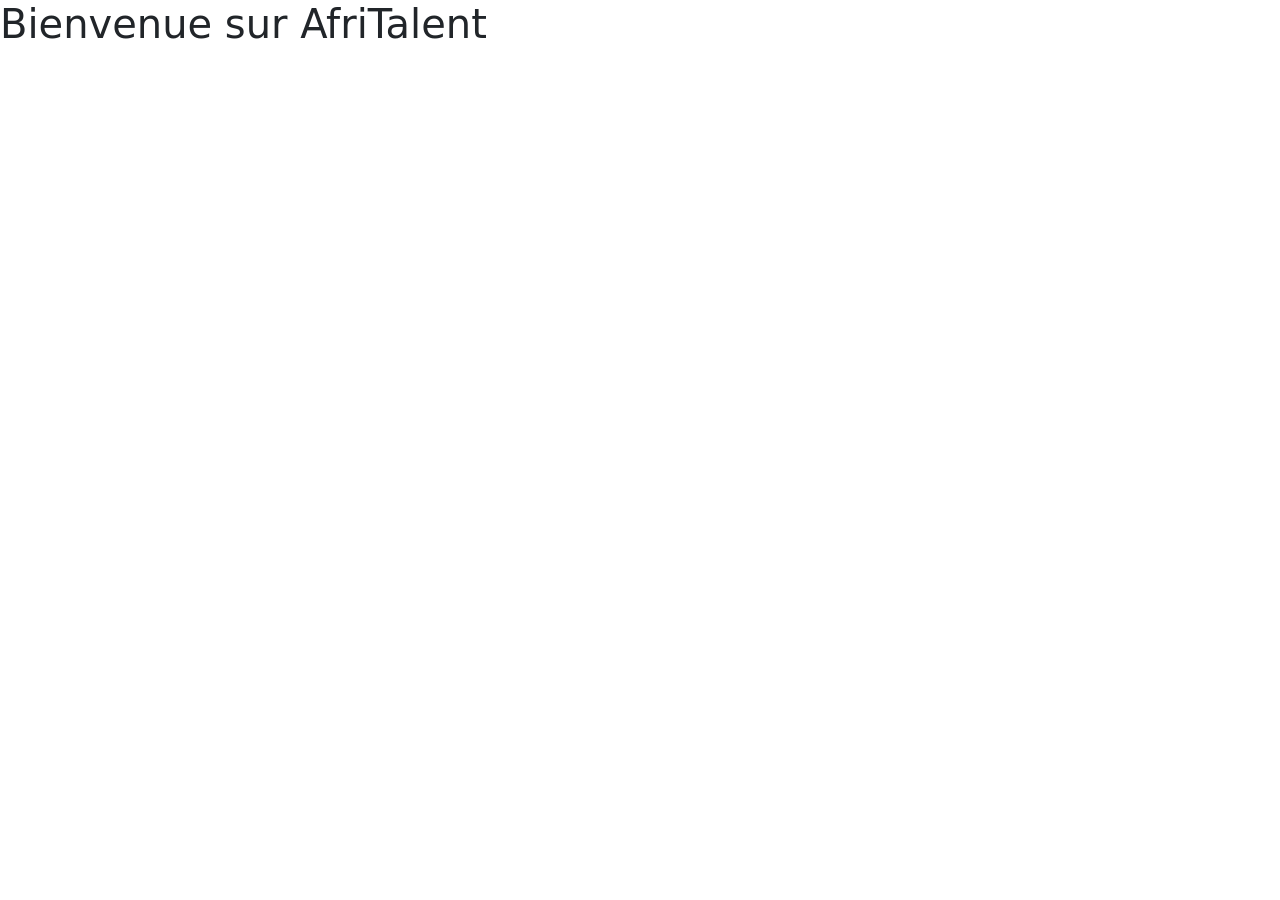
==== about.html @ c21ba0a9 "Init création du dépôt, arborescence des fichiers et structure HTML de base" ====
<!DOCTYPE html>
<html lang="fr">
<head>
    <meta charset="UTF-8">
    <meta name="viewport" content="width=device-width, initial-scale=1.0">
    <title>AfriTalent - Plateforme Freelance</title>
    <link href="https://cdn.jsdelivr.net/npm/bootstrap@5.3.0/dist/css/bootstrap.min.css" rel="stylesheet">
</head>
<body>
    <h1>Bienvenue sur AfriTalent</h1>
    <script src="https://cdn.jsdelivr.net/npm/bootstrap@5.3.0/dist/js/bootstrap.bundle.min.js"></script>
</body>
</html>
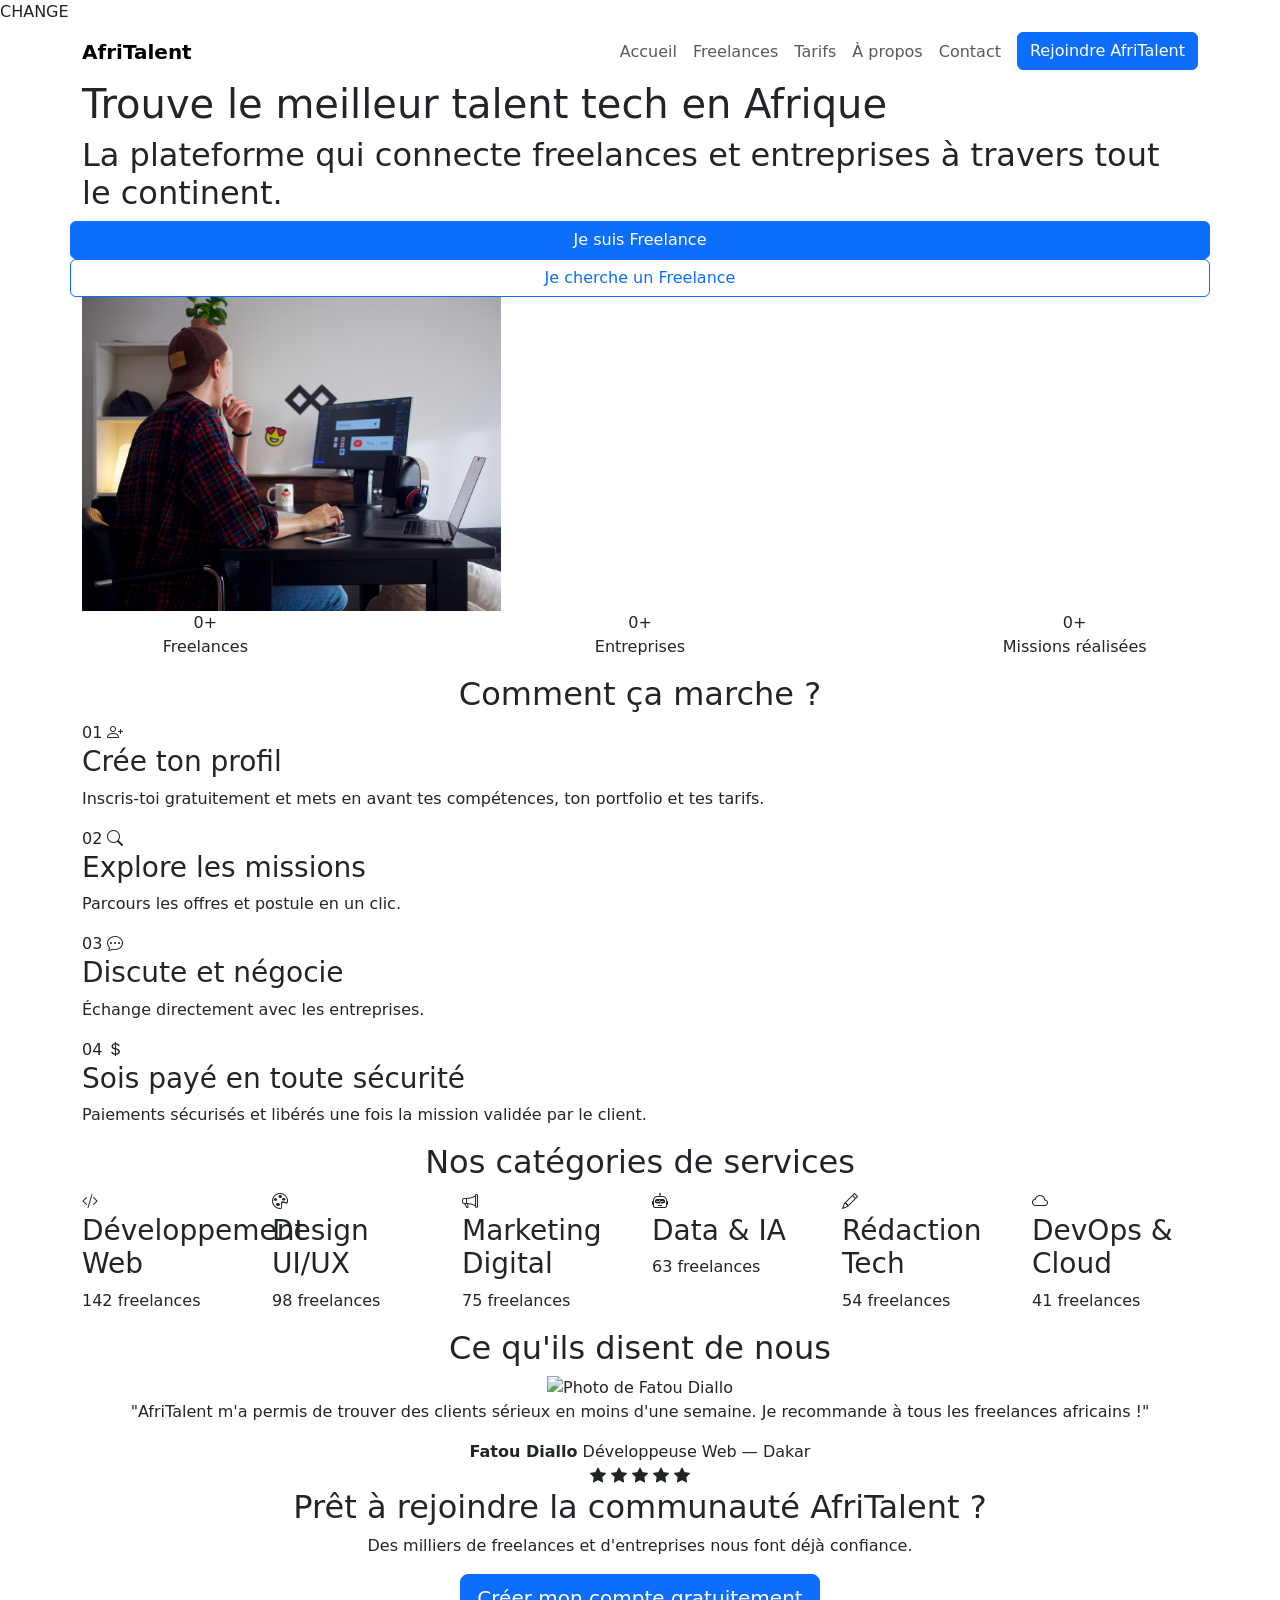
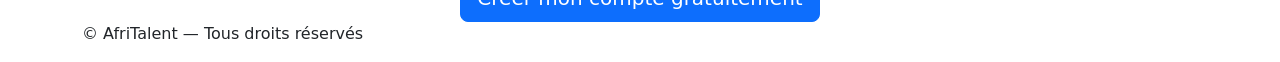
==== commit 41f5d9fb: "Contenu textuel des 5 pages, balises sémantiques et navbar" ====
--- a/about.html
+++ b/about.html
@@ -1,13 +1,295 @@
 <!DOCTYPE html>
 <html lang="fr">
+
 <head>
-    <meta charset="UTF-8">
-    <meta name="viewport" content="width=device-width, initial-scale=1.0">
-    <title>AfriTalent - Plateforme Freelance</title>
-    <link href="https://cdn.jsdelivr.net/npm/bootstrap@5.3.0/dist/css/bootstrap.min.css" rel="stylesheet">
+  <meta charset="UTF-8">
+  <meta name="viewport" content="width=device-width, initial-scale=1.0">
+  <title>AfriTalent – Plateforme de freelances tech en Afrique</title> CHANGE
+
+  <!-- Bootstrap 5 CSS (via CDN) -->
+  <link
+    href="https://cdn.jsdelivr.net/npm/bootstrap@5.3.3/dist/css/bootstrap.min.css"
+    rel="stylesheet"
+  >
+
+  <!-- Bootstrap Icons (icônes) -->
+  <link
+    href="https://cdn.jsdelivr.net/npm/bootstrap-icons@1.11.3/font/bootstrap-icons.css"
+    rel="stylesheet"
+  >
+
+  <!-- Ton propre fichier CSS (vide pour l'instant) -->
+  <link rel="stylesheet" href="css/style.css">
 </head>
+
 <body>
-    <h1>Bienvenue sur AfriTalent</h1>
-    <script src="https://cdn.jsdelivr.net/npm/bootstrap@5.3.0/dist/js/bootstrap.bundle.min.js"></script>
+
+  <!-- NAVIGATION -->
+  <header>
+    <nav class="navbar navbar-expand-lg">
+      <div class="container">
+
+        <!-- Logo -->
+        <a class="navbar-brand fw-bold" href="index.html">AfriTalent</a>
+
+        <!-- Bouton hamburger (mobile) -->
+        <button class="navbar-toggler" type="button"
+          data-bs-toggle="collapse"
+          data-bs-target="#menuNav">
+          <span class="navbar-toggler-icon"></span>
+        </button>
+
+        <!-- Liens de navigation -->
+        <div class="collapse navbar-collapse" id="menuNav">
+          <ul class="navbar-nav ms-auto">
+            <li class="nav-item">
+              <a class="nav-link" href="index.html">Accueil</a>
+            </li>
+            <li class="nav-item">
+              <a class="nav-link" href="freelances.html">Freelances</a>
+            </li>
+            <li class="nav-item">
+              <a class="nav-link" href="tarifs.html">Tarifs</a>
+            </li>
+            <li class="nav-item">
+              <a class="nav-link" href="about.html">À propos</a>
+            </li>
+            <li class="nav-item">
+              <a class="nav-link" href="contact.html">Contact</a>
+            </li>
+            <!-- Bouton CTA -->
+            <li class="nav-item">
+              <a class="btn btn-primary ms-2" href="#">Rejoindre AfriTalent</a>
+            </li>
+          </ul>
+        </div>
+
+      </div>
+    </nav>
+  </header>
+
+  <!-- CONTENU PRINCIPAL -->
+    <main>
+
+      <!-- Ici tu écriras la page À propos -->
+      <!-- Histoire, Équipe, Valeurs, Chiffres clés -->
+       <section id="hero">
+        <div class="container">
+          <div class="row align-items-center"
+
+           <div class="col-lg-6">
+            <h1>Trouve le meilleur talent tech en Afrique</h1>
+            <h2>La plateforme qui connecte freelances et entreprises à travers tout le continent.</h2>
+            <a href="freelances.html" class="btn btn-primary">Je suis Freelance</a>
+            <a href="freelances.html" class="btn btn-outline-primary">Je cherche un Freelance</a>
+         </div>
+         <div class="col-lg-6">
+           <img src="images/hero.jpg" class="img-fluid w-75" alt="Freelance africain travaillant sur son ordinateur">
+      
+         </div>
+
+        </div>
+
+        <div class="row" id="stats">
+        <div class="col-4 text-center">
+          <span class="counter" data-target="2500">0</span><span>+</span>
+          <p>Freelances</p>
+        </div>
+        <div class="col-4 text-center">
+          <span class="counter" data-target="800">0</span><span>+</span>
+          <p>Entreprises</p>
+        </div>
+        <div class="col-4 text-center">
+          <span class="counter" data-target="12000">0</span><span>+</span>
+          <p>Missions réalisées</p>
+        </div>
+      </div>
+    </div>
+  </section>
+
+  <section id="comment-ca-marche">
+    <div class="container">
+      <h2 class="text-center">Comment ça marche ?</h2>
+      <div class="bento-grid">
+
+        <div class="bento-card bento-large">
+          <span class="etape-num">01</span>
+          <i class="bi bi-person-plus"></i>
+          <h3>Crée ton profil</h3>
+          <p>Inscris-toi gratuitement et mets en avant tes compétences, ton portfolio et tes tarifs.</p>
+        </div>
+
+        <div class="bento-card">
+          <span class="etape-num">02</span>
+          <i class="bi bi-search"></i>
+          <h3>Explore les missions</h3>
+          <p>Parcours les offres et postule en un clic.</p>
+        </div>
+        <div class="bento-card">
+          <span class="etape-num">03</span>
+          <i class="bi bi-chat-dots"></i>
+          <h3>Discute et négocie</h3>
+          <p>Échange directement avec les entreprises.</p>
+        </div>
+
+        <div class="bento-card bento-wide">
+          <span class="etape-num">04</span>
+          <i class="bi bi-currency-dollar"></i>
+          <h3>Sois payé en toute sécurité</h3>
+          <p>Paiements sécurisés et libérés une fois la mission validée par le client.</p>
+        </div>
+
+      </div>
+    </div>
+  </section>
+  <section id="categories">
+    <div class="container">
+      <h2 class="text-center">Nos catégories de services</h2>
+      <div class="row">
+
+        <div class="col-lg-2 col-md-4 col-6">
+          <div class="categorie-card">
+            <i class="bi bi-code-slash"></i>
+            <h3>Développement Web</h3>
+            <p>142 freelances</p>
+          </div>
+        </div>
+
+        <div class="col-lg-2 col-md-4 col-6">
+          <div class="categorie-card">
+            <i class="bi bi-palette"></i>
+            <h3>Design UI/UX</h3>
+            <p>98 freelances</p>
+          </div>
+        </div>
+        <div class="col-lg-2 col-md-4 col-6">
+          <div class="categorie-card">
+            <i class="bi bi-megaphone"></i>
+            <h3>Marketing Digital</h3>
+            <p>75 freelances</p>
+          </div>
+        </div>
+
+        <div class="col-lg-2 col-md-4 col-6">
+          <div class="categorie-card">
+            <i class="bi bi-robot"></i>
+            <h3>Data & IA</h3>
+            <p>63 freelances</p>
+          </div>
+        </div>
+
+        <div class="col-lg-2 col-md-4 col-6">
+          <div class="categorie-card">
+            <i class="bi bi-pencil"></i>
+            <h3>Rédaction Tech</h3>
+            <p>54 freelances</p>
+          </div>
+        </div>
+        <div class="col-lg-2 col-md-4 col-6">
+          <div class="categorie-card">
+            <i class="bi bi-cloud"></i>
+            <h3>DevOps & Cloud</h3>
+            <p>41 freelances</p>
+          </div>
+        </div>
+
+      </div>
+    </div>
+  </section>
+
+   <section id="temoignages">
+    <div class="container">
+      <h2 class="text-center">Ce qu'ils disent de nous</h2>
+
+       <div id="carouselTemoignages" class="carousel slide">
+        <div class="carousel-inner">
+          <div class="carousel-item active">
+            <div class="temoignage-card text-center">
+              <img src="images/avatar1.jpg" alt="Photo de Fatou Diallo" class="avatar">
+              <p>"AfriTalent m'a permis de trouver des clients sérieux en moins d'une semaine. Je recommande à tous les freelances africains !"</p>
+              <strong>Fatou Diallo</strong>
+              <span>Développeuse Web — Dakar</span>
+              <div class="etoiles">
+                <i class="bi bi-star-fill"></i>
+                <i class="bi bi-star-fill"></i>
+                <i class="bi bi-star-fill"></i>
+                <i class="bi bi-star-fill"></i>
+                <i class="bi bi-star-fill"></i>
+              </div>
+            </div>
+          </div>
+
+          <div class="carousel-item">
+            <div class="temoignage-card text-center">
+              <img src="images/avatar2.jpg" alt="Photo de Kofi Mensah" class="avatar">
+              <p>"En tant qu'entreprise, nous avons trouvé des talents exceptionnels très rapidement. La qualité des profils est impressionnante."</p>
+              <strong>Kofi Mensah</strong>
+              <span>CEO TechGhana — Accra</span>
+              <div class="etoiles">
+                <i class="bi bi-star-fill"></i>
+                <i class="bi bi-star-fill"></i>
+                <i class="bi bi-star-fill"></i>
+                <i class="bi bi-star-fill"></i>
+                <i class="bi bi-star-half"></i>
+              </div>
+            </div>
+          </div>
+
+          <div class="carousel-item">
+            <div class="temoignage-card text-center">
+              <img src="images/avatar3.jpg" alt="Photo de Amina Traoré" class="avatar">
+              <p>"La plateforme est intuitive et le support est réactif. J'ai doublé mon chiffre d'affaires en 3 mois grâce à AfriTalent."</p>
+              <strong>Amina Traoré</strong>
+              <span>Designer UI/UX — Abidjan</span>
+              <div class="etoiles">
+                <i class="bi bi-star-fill"></i>
+                <i class="bi bi-star-fill"></i>
+                <i class="bi bi-star-fill"></i>
+                <i class="bi bi-star-fill"></i>
+                <i class="bi bi-star-fill"></i>
+              </div>
+            </div>
+          </div>
+
+        </div>
+
+        <button class="carousel-control-prev" type="button" data-bs-target="#carouselTemoignages" data-bs-slide="prev">
+          <span class="carousel-control-prev-icon" aria-hidden="true"></span>
+          <span class="visually-hidden">Précédent</span>
+        </button>
+        <button class="carousel-control-next" type="button" data-bs-target="#carouselTemoignages" data-bs-slide="next">
+          <span class="carousel-control-next-icon" aria-hidden="true"></span>
+          <span class="visually-hidden">Suivant</span>
+        </button>
+      </div>
+
+    </div>
+  </section>
+
+  <section id="cta">
+    <div class="container text-center">
+      <h2>Prêt à rejoindre la communauté AfriTalent ?</h2>
+      <p>Des milliers de freelances et d'entreprises nous font déjà confiance.</p>
+      <a href="#" class="btn btn-primary btn-lg">Créer mon compte gratuitement</a>
+    </div>
+  </section>
+
+</main>
+    
+  <!-- PIED DE PAGE -->
+  <footer>
+    <div class="container">
+      <p>&copy; AfriTalent — Tous droits réservés</p>
+    </div>
+  </footer>
+
+  <!-- Bootstrap 5 JavaScript (via CDN) -->
+  <script
+    src="https://cdn.jsdelivr.net/npm/bootstrap@5.3.3/dist/js/bootstrap.bundle.min.js"
+  ></script>
+
+  <!-- Ton propre fichier JavaScript (vide pour l'instant) -->
+  <script src="js/main.js"></script>
+
 </body>
 </html>
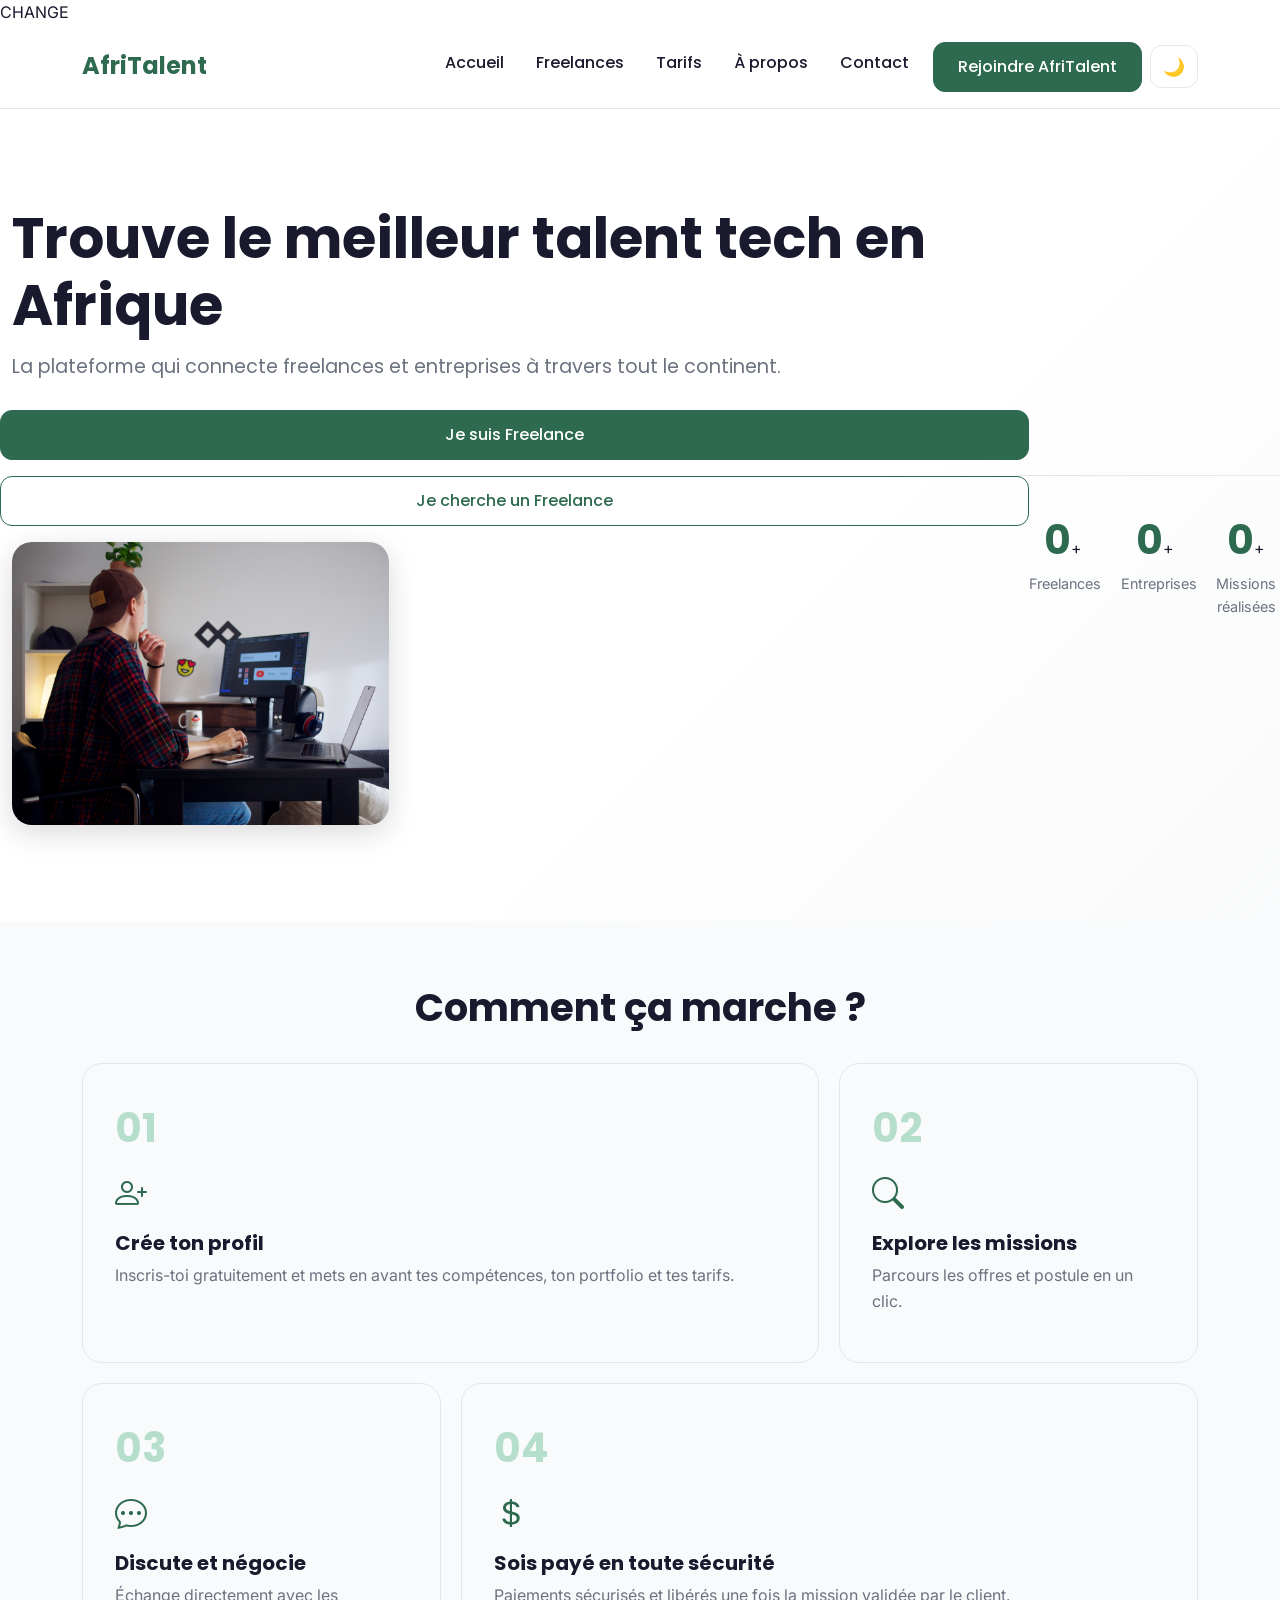
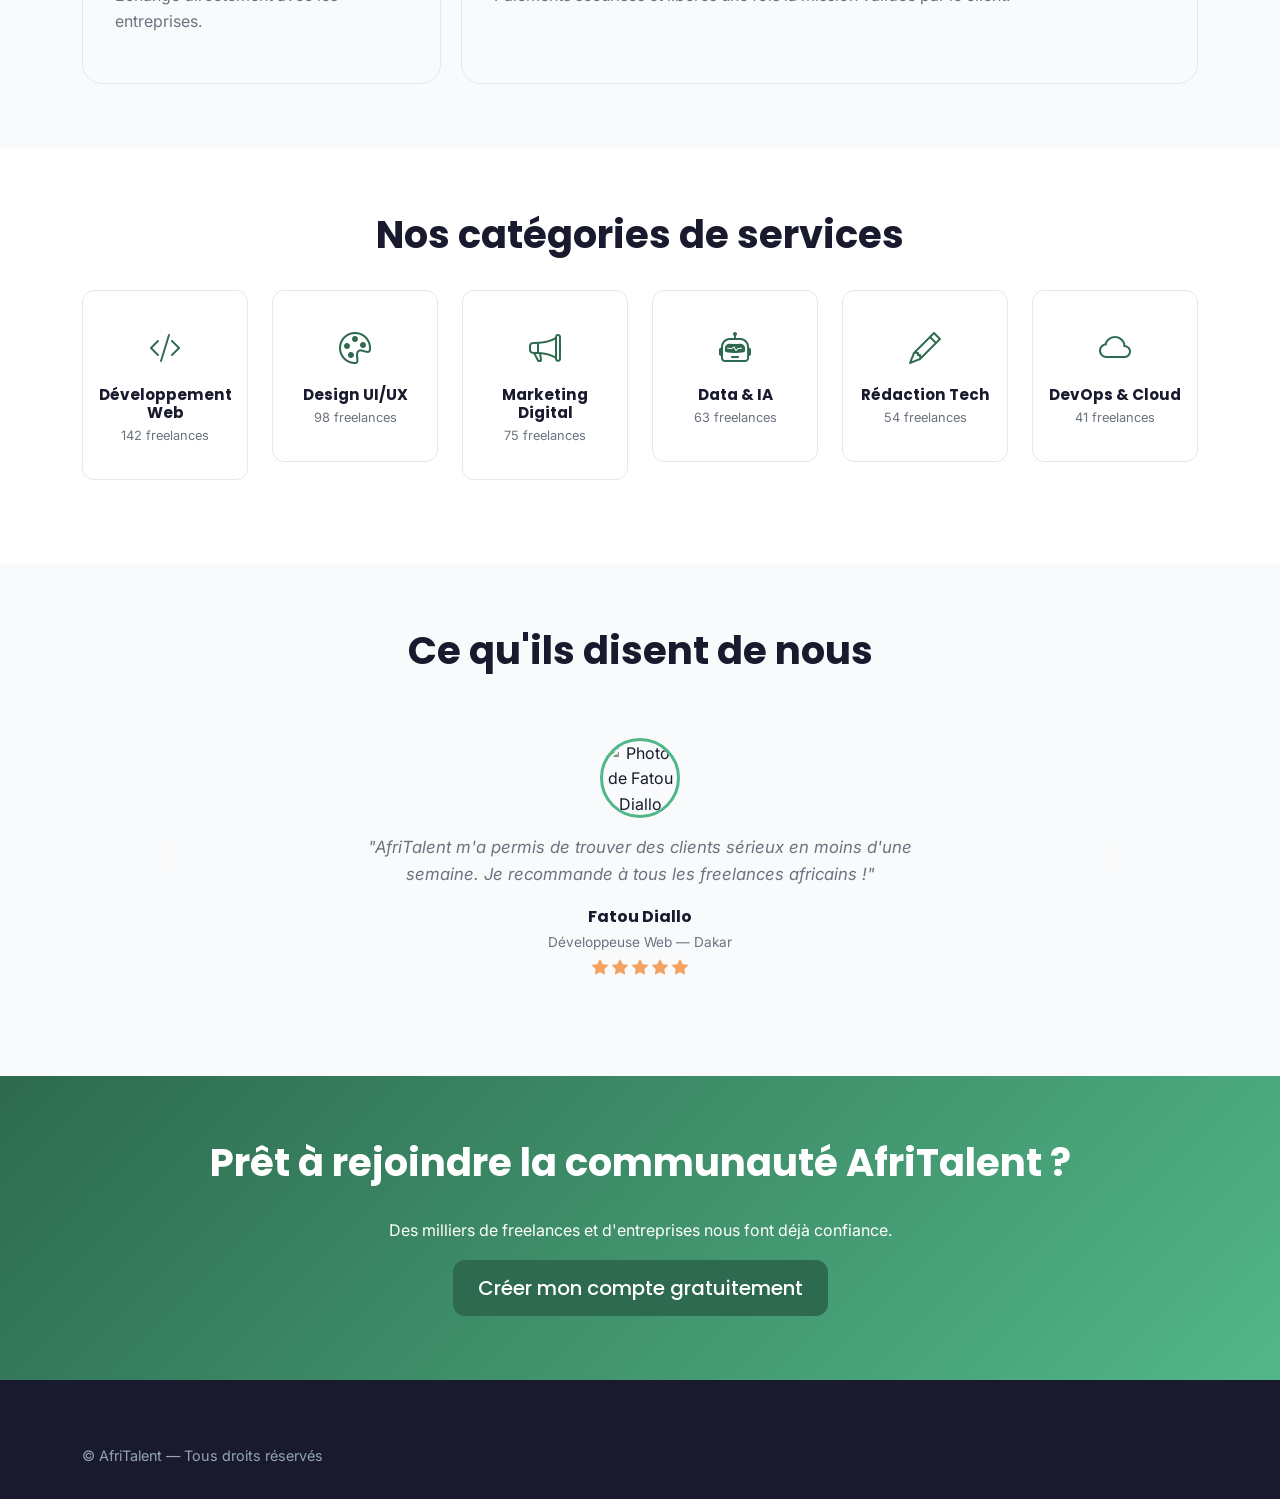
==== commit 9b6ec171: "Mise en page globale, design responsive avec Bootstrap et CSS personnalisé" ====
--- a/about.html
+++ b/about.html
@@ -62,6 +62,8 @@
               <a class="btn btn-primary ms-2" href="#">Rejoindre AfriTalent</a>
             </li>
           </ul>
+          <!-- Bouton Dark Mode -->
+<button id="btn-dark-mode" aria-label="Activer le mode sombre">🌙</button>
         </div>
 
       </div>
@@ -290,6 +292,10 @@
 
   <!-- Ton propre fichier JavaScript (vide pour l'instant) -->
   <script src="js/main.js"></script>
+<!-- Bouton retour en haut -->
+<button id="btn-top" aria-label="Retour en haut de la page">
+  <i class="bi bi-arrow-up"></i>
+</button>
 
 </body>
 </html>
--- a/css/style.css
+++ b/css/style.css
@@ -0,0 +1,825 @@
+/* =============================================
+   AFRITALENT — style.css
+   Commit 3 : Variables, typographie, layout de base
+   ============================================= */
+
+/* ===== IMPORT GOOGLE FONTS ===== */
+@import url('https://fonts.googleapis.com/css2?family=Poppins:wght@400;500;600;700&family=Inter:wght@400;500&display=swap');
+
+/* ===== VARIABLES CSS ===== */
+:root {
+  /* Couleurs principales */
+  --couleur-primaire:     #2D6A4F;
+  --couleur-secondaire:   #52B788;
+  --couleur-accent:       #F4A261;
+  --couleur-texte:        #1A1A2E;
+  --couleur-texte-clair:  #6B7280;
+  --couleur-fond:         #FFFFFF;
+  --couleur-fond-clair:   #F9FAFB;
+  --couleur-bordure:      #E5E7EB;
+
+  /* Typographie */
+  --police-titre: 'Poppins', sans-serif;
+  --police-corps: 'Inter', sans-serif;
+
+  /* Espacements */
+  --espace-xs:  0.5rem;
+  --espace-sm:  1rem;
+  --espace-md:  2rem;
+  --espace-lg:  4rem;
+  --espace-xl:  6rem;
+
+  /* Bordures */
+  --rayon:      12px;
+  --rayon-lg:   20px;
+
+  /* Ombres */
+  --ombre:      0 4px 20px rgba(0, 0, 0, 0.08);
+  --ombre-hover: 0 8px 30px rgba(0, 0, 0, 0.15);
+}
+
+/* ===== DARK MODE ===== */
+body.dark-mode {
+  --couleur-fond:        #0F172A;
+  --couleur-fond-clair:  #1E293B;
+  --couleur-texte:       #F1F5F9;
+  --couleur-texte-clair: #94A3B8;
+  --couleur-bordure:     #334155;
+}
+
+/* ===== RESET CSS ===== */
+* {
+  margin: 0;
+  padding: 0;
+  box-sizing: border-box;
+}
+
+html {
+  scroll-behavior: smooth;
+}
+
+body {
+  font-family: var(--police-corps);
+  color: var(--couleur-texte);
+  background-color: var(--couleur-fond);
+  line-height: 1.6;
+  transition: background-color 0.3s, color 0.3s;
+}
+
+img {
+  max-width: 100%;
+  height: auto;
+  display: block;
+}
+
+a {
+  text-decoration: none;
+  color: inherit;
+}
+
+ul {
+  list-style: none;
+  padding: 0;
+}
+
+/* ===== TYPOGRAPHIE ===== */
+h1, h2, h3, h4 {
+  font-family: var(--police-titre);
+  font-weight: 700;
+  line-height: 1.2;
+  color: var(--couleur-texte);
+}
+
+h1 { font-size: clamp(2rem, 5vw, 3.5rem); }
+h2 { font-size: clamp(1.5rem, 3vw, 2.5rem); margin-bottom: var(--espace-md); }
+h3 { font-size: 1.25rem; }
+
+p {
+  color: var(--couleur-texte-clair);
+  margin-bottom: var(--espace-sm);
+}
+
+/* ===== SECTIONS ===== */
+section {
+  padding: var(--espace-lg) 0;
+}
+
+section:nth-child(even) {
+  background-color: var(--couleur-fond-clair);
+}
+
+/* ===== BOUTONS ===== */
+.btn-primary {
+  background-color: var(--couleur-primaire);
+  border-color: var(--couleur-primaire);
+  font-family: var(--police-titre);
+  font-weight: 500;
+  padding: 0.75rem 1.5rem;
+  border-radius: var(--rayon);
+  transition: all 0.3s ease;
+}
+
+.btn-primary:hover {
+  background-color: var(--couleur-secondaire);
+  border-color: var(--couleur-secondaire);
+  transform: translateY(-2px);
+  box-shadow: var(--ombre-hover);
+}
+
+.btn-outline-primary {
+  border-color: var(--couleur-primaire);
+  color: var(--couleur-primaire);
+  font-family: var(--police-titre);
+  font-weight: 500;
+  padding: 0.75rem 1.5rem;
+  border-radius: var(--rayon);
+  transition: all 0.3s ease;
+}
+
+.btn-outline-primary:hover {
+  background-color: var(--couleur-primaire);
+  color: white;
+  transform: translateY(-2px);
+}
+
+/* ===== NAVBAR ===== */
+.navbar {
+  background-color: var(--couleur-fond);
+  border-bottom: 1px solid var(--couleur-bordure);
+  padding: 1rem 0;
+  position: sticky;
+  top: 0;
+  z-index: 1000;
+  transition: all 0.3s ease;
+  box-shadow: none;
+}
+
+/* Effet au scroll (JS ajoutera la classe .navbar-scrolled) */
+.navbar.navbar-scrolled {
+  padding: 0.5rem 0;
+  box-shadow: var(--ombre);
+  background-color: var(--couleur-fond);
+}
+
+.navbar-brand {
+  font-family: var(--police-titre);
+  font-size: 1.5rem;
+  font-weight: 700;
+  color: var(--couleur-primaire) !important;
+}
+
+.nav-link {
+  font-family: var(--police-titre);
+  font-weight: 500;
+  color: var(--couleur-texte) !important;
+  padding: 0.5rem 1rem !important;
+  border-radius: var(--rayon);
+  transition: color 0.2s;
+}
+
+.nav-link:hover {
+  color: var(--couleur-primaire) !important;
+}
+
+/* Bouton dark mode dans la navbar */
+#btn-dark-mode {
+  background: none;
+  border: 1px solid var(--couleur-bordure);
+  border-radius: var(--rayon);
+  padding: 0.4rem 0.75rem;
+  cursor: pointer;
+  font-size: 1.1rem;
+  color: var(--couleur-texte);
+  transition: all 0.2s;
+  margin-left: 0.5rem;
+}
+
+#btn-dark-mode:hover {
+  background-color: var(--couleur-fond-clair);
+}
+
+/* ===== FOOTER ===== */
+footer {
+  background-color: var(--couleur-texte);
+  color: white;
+  padding: var(--espace-lg) 0 var(--espace-sm);
+}
+
+footer p, footer a {
+  color: #94A3B8;
+  font-size: 0.9rem;
+}
+
+footer a:hover {
+  color: var(--couleur-secondaire);
+}
+
+footer h5 {
+  font-family: var(--police-titre);
+  color: white;
+  margin-bottom: var(--espace-sm);
+}
+
+.footer-copyright {
+  border-top: 1px solid #334155;
+  margin-top: var(--espace-md);
+  padding-top: var(--espace-sm);
+  text-align: center;
+}
+
+/* ===== BOUTON RETOUR EN HAUT ===== */
+#btn-top {
+  position: fixed;
+  bottom: 2rem;
+  right: 2rem;
+  background-color: var(--couleur-primaire);
+  color: white;
+  border: none;
+  border-radius: 50%;
+  width: 48px;
+  height: 48px;
+  font-size: 1.2rem;
+  cursor: pointer;
+  display: none;
+  align-items: center;
+  justify-content: center;
+  box-shadow: var(--ombre);
+  transition: all 0.3s;
+  z-index: 999;
+}
+
+#btn-top:hover {
+  background-color: var(--couleur-secondaire);
+  transform: translateY(-3px);
+}
+
+/* ===== ANIMATIONS FADE-IN ===== */
+.fade-in {
+  opacity: 0;
+  transform: translateY(30px);
+  transition: opacity 0.6s ease, transform 0.6s ease;
+}
+
+.fade-in.visible {
+  opacity: 1;
+  transform: translateY(0);
+}
+
+/* =============================================
+   SECTION HERO
+   ============================================= */
+#hero {
+  background: linear-gradient(135deg, var(--couleur-fond) 60%, var(--couleur-fond-clair) 100%);
+  padding: var(--espace-xl) 0;
+  min-height: 90vh;
+  display: flex;
+  align-items: center;
+}
+
+#hero h1 {
+  margin-bottom: var(--espace-sm);
+}
+
+#hero h2 {
+  font-size: 1.2rem;
+  font-weight: 400;
+  color: var(--couleur-texte-clair);
+  margin-bottom: var(--espace-md);
+}
+
+#hero .btn {
+  margin-right: 1rem;
+  margin-bottom: 1rem;
+}
+
+#hero img {
+  border-radius: var(--rayon-lg);
+  box-shadow: var(--ombre-hover);
+}
+
+/* Stats */
+#stats {
+  margin-top: var(--espace-lg);
+  padding-top: var(--espace-md);
+  border-top: 1px solid var(--couleur-bordure);
+}
+
+#stats .counter {
+  font-family: var(--police-titre);
+  font-size: 2.5rem;
+  font-weight: 700;
+  color: var(--couleur-primaire);
+}
+
+#stats p {
+  font-size: 0.9rem;
+  margin: 0;
+}
+
+/* =============================================
+   BENTO GRID
+   ============================================= */
+.bento-grid {
+  display: grid;
+  grid-template-columns: repeat(3, 1fr);
+  grid-template-rows: auto;
+  gap: 1.25rem;
+  margin-top: var(--espace-md);
+}
+
+.bento-card {
+  background-color: var(--couleur-fond-clair);
+  border: 1px solid var(--couleur-bordure);
+  border-radius: var(--rayon-lg);
+  padding: var(--espace-md);
+  transition: transform 0.3s, box-shadow 0.3s;
+}
+
+.bento-card:hover {
+  transform: translateY(-4px);
+  box-shadow: var(--ombre-hover);
+}
+
+/* Carte large (occupe 2 colonnes) */
+.bento-large {
+  grid-column: span 2;
+}
+
+/* Carte large (occupe 2 colonnes en largeur) */
+.bento-wide {
+  grid-column: span 2;
+}
+
+.bento-card .etape-num {
+  font-family: var(--police-titre);
+  font-size: 2.5rem;
+  font-weight: 700;
+  color: var(--couleur-secondaire);
+  opacity: 0.4;
+  display: block;
+  margin-bottom: 0.5rem;
+}
+
+.bento-card i {
+  font-size: 2rem;
+  color: var(--couleur-primaire);
+  margin-bottom: 0.75rem;
+  display: block;
+}
+
+.bento-card h3 {
+  margin-bottom: 0.5rem;
+}
+
+/* =============================================
+   CATÉGORIES
+   ============================================= */
+.categorie-card {
+  background-color: var(--couleur-fond);
+  border: 1px solid var(--couleur-bordure);
+  border-radius: var(--rayon);
+  padding: var(--espace-md) var(--espace-sm);
+  text-align: center;
+  margin-bottom: 1.25rem;
+  cursor: pointer;
+  transition: all 0.3s ease;
+}
+
+.categorie-card:hover {
+  background-color: var(--couleur-primaire);
+  border-color: var(--couleur-primaire);
+  transform: translateY(-6px);
+  box-shadow: var(--ombre-hover);
+}
+
+.categorie-card:hover h3,
+.categorie-card:hover p,
+.categorie-card:hover i {
+  color: white;
+}
+
+.categorie-card i {
+  font-size: 2rem;
+  color: var(--couleur-primaire);
+  margin-bottom: 0.75rem;
+  display: block;
+  transition: color 0.3s;
+}
+
+.categorie-card h3 {
+  font-size: 0.95rem;
+  margin-bottom: 0.25rem;
+  transition: color 0.3s;
+}
+
+.categorie-card p {
+  font-size: 0.8rem;
+  margin: 0;
+  transition: color 0.3s;
+}
+
+/* =============================================
+   TÉMOIGNAGES
+   ============================================= */
+.temoignage-card {
+  background-color: var(--couleur-fond-clair);
+  border-radius: var(--rayon-lg);
+  padding: var(--espace-md) var(--espace-lg);
+  margin: 0 auto;
+  max-width: 700px;
+}
+
+.temoignage-card .avatar {
+  width: 80px;
+  height: 80px;
+  border-radius: 50%;
+  object-fit: cover;
+  margin: 0 auto var(--espace-sm);
+  border: 3px solid var(--couleur-secondaire);
+}
+
+.temoignage-card p {
+  font-style: italic;
+  font-size: 1.05rem;
+  margin-bottom: var(--espace-sm);
+}
+
+.temoignage-card strong {
+  display: block;
+  color: var(--couleur-texte);
+  font-family: var(--police-titre);
+}
+
+.temoignage-card span {
+  font-size: 0.85rem;
+  color: var(--couleur-texte-clair);
+}
+
+.etoiles i {
+  color: var(--couleur-accent);
+  font-size: 1rem;
+}
+
+/* =============================================
+   SECTION CTA
+   ============================================= */
+#cta {
+  background: linear-gradient(135deg, var(--couleur-primaire), var(--couleur-secondaire));
+  color: white;
+}
+
+#cta h2, #cta p {
+  color: white;
+}
+
+/* =============================================
+   FREELANCES — Filtres et cartes
+   ============================================= */
+.filtres-boutons {
+  margin: var(--espace-md) 0;
+  display: flex;
+  flex-wrap: wrap;
+  gap: 0.75rem;
+  justify-content: center;
+}
+
+.btn-filtre {
+  padding: 0.5rem 1.25rem;
+  border: 1px solid var(--couleur-bordure);
+  border-radius: 50px;
+  background: var(--couleur-fond);
+  color: var(--couleur-texte);
+  font-family: var(--police-titre);
+  font-size: 0.9rem;
+  cursor: pointer;
+  transition: all 0.2s;
+}
+
+.btn-filtre:hover,
+.btn-filtre.actif {
+  background-color: var(--couleur-primaire);
+  border-color: var(--couleur-primaire);
+  color: white;
+}
+
+.freelance-card {
+  background-color: var(--couleur-fond);
+  border: 1px solid var(--couleur-bordure);
+  border-radius: var(--rayon-lg);
+  padding: var(--espace-sm);
+  margin-bottom: 1.5rem;
+  transition: all 0.3s;
+  height: 100%;
+}
+
+.freelance-card:hover {
+  box-shadow: var(--ombre-hover);
+  transform: translateY(-4px);
+}
+
+.freelance-card img {
+  width: 100%;
+  height: 200px;
+  object-fit: cover;
+  border-radius: var(--rayon);
+  margin-bottom: var(--espace-sm);
+}
+
+.freelance-card h3 {
+  font-size: 1.1rem;
+  margin-bottom: 0.25rem;
+}
+
+.freelance-card .specialite {
+  display: inline-block;
+  background-color: var(--couleur-fond-clair);
+  color: var(--couleur-primaire);
+  font-size: 0.8rem;
+  font-weight: 500;
+  padding: 0.2rem 0.75rem;
+  border-radius: 50px;
+  margin-bottom: 0.75rem;
+  font-family: var(--police-titre);
+}
+
+.freelance-card p {
+  font-size: 0.9rem;
+  margin-bottom: var(--espace-sm);
+}
+
+.carte-footer {
+  display: flex;
+  justify-content: space-between;
+  align-items: center;
+  margin-bottom: var(--espace-sm);
+  padding-top: var(--espace-xs);
+  border-top: 1px solid var(--couleur-bordure);
+}
+
+.tarif {
+  font-family: var(--police-titre);
+  font-weight: 600;
+  color: var(--couleur-primaire);
+}
+
+.note i {
+  color: var(--couleur-accent);
+  font-size: 0.85rem;
+}
+
+.note span {
+  font-size: 0.85rem;
+  color: var(--couleur-texte-clair);
+  margin-left: 4px;
+}
+
+/* =============================================
+   TARIFS
+   ============================================= */
+.plan-card {
+  background-color: var(--couleur-fond);
+  border: 1px solid var(--couleur-bordure);
+  border-radius: var(--rayon-lg);
+  padding: var(--espace-md);
+  margin-bottom: 1.5rem;
+  text-align: center;
+  transition: all 0.3s;
+  position: relative;
+}
+
+.plan-card:hover {
+  box-shadow: var(--ombre-hover);
+  transform: translateY(-4px);
+}
+
+/* Plan mis en avant */
+.plan-populaire {
+  border: 2px solid var(--couleur-primaire);
+  transform: scale(1.03);
+}
+
+.plan-populaire:hover {
+  transform: scale(1.03) translateY(-4px);
+}
+
+.badge-populaire {
+  background-color: var(--couleur-primaire);
+  color: white;
+  font-size: 0.8rem;
+  font-weight: 500;
+  padding: 0.3rem 1rem;
+  border-radius: 50px;
+  display: inline-block;
+  margin-bottom: var(--espace-sm);
+  font-family: var(--police-titre);
+}
+
+.prix {
+  font-family: var(--police-titre);
+  font-size: 2rem;
+  font-weight: 700;
+  color: var(--couleur-primaire);
+  margin: var(--espace-sm) 0;
+}
+
+.prix span {
+  font-size: 1rem;
+  font-weight: 400;
+  color: var(--couleur-texte-clair);
+}
+
+.fonctionnalites {
+  text-align: left;
+  margin-bottom: var(--espace-md);
+}
+
+.fonctionnalites li {
+  padding: 0.4rem 0;
+  font-size: 0.95rem;
+  border-bottom: 1px solid var(--couleur-bordure);
+  display: flex;
+  align-items: center;
+  gap: 0.5rem;
+}
+
+.fonctionnalites li:last-child {
+  border-bottom: none;
+}
+
+.fonctionnalites .bi-check-circle-fill {
+  color: var(--couleur-secondaire);
+}
+
+.fonctionnalites .bi-x-circle-fill {
+  color: #EF4444;
+  opacity: 0.5;
+}
+
+/* =============================================
+   À PROPOS
+   ============================================= */
+#histoire img {
+  border-radius: var(--rayon-lg);
+  box-shadow: var(--ombre-hover);
+}
+
+.valeur-card {
+  padding: var(--espace-md);
+  border-radius: var(--rayon-lg);
+  border: 1px solid var(--couleur-bordure);
+  margin-bottom: 1.5rem;
+  transition: all 0.3s;
+}
+
+.valeur-card:hover {
+  box-shadow: var(--ombre-hover);
+  transform: translateY(-4px);
+  border-color: var(--couleur-secondaire);
+}
+
+.valeur-card i {
+  font-size: 2.5rem;
+  color: var(--couleur-primaire);
+  display: block;
+  margin-bottom: 1rem;
+}
+
+.equipe-card {
+  padding: var(--espace-sm);
+  margin-bottom: 1.5rem;
+}
+
+.equipe-card img {
+  width: 120px;
+  height: 120px;
+  border-radius: 50%;
+  object-fit: cover;
+  margin: 0 auto var(--espace-sm);
+  border: 3px solid var(--couleur-secondaire);
+}
+
+.equipe-card span {
+  display: block;
+  color: var(--couleur-texte-clair);
+  font-size: 0.9rem;
+  margin-bottom: 0.75rem;
+}
+
+.reseaux a {
+  color: var(--couleur-texte-clair);
+  font-size: 1.25rem;
+  margin: 0 0.25rem;
+  transition: color 0.2s;
+}
+
+.reseaux a:hover {
+  color: var(--couleur-primaire);
+}
+
+/* =============================================
+   CONTACT
+   ============================================= */
+#formulaireContact label {
+  font-family: var(--police-titre);
+  font-weight: 500;
+  font-size: 0.9rem;
+  margin-bottom: 0.3rem;
+  display: block;
+  margin-top: var(--espace-sm);
+}
+
+#formulaireContact input,
+#formulaireContact select,
+#formulaireContact textarea {
+  width: 100%;
+  padding: 0.75rem 1rem;
+  border: 1px solid var(--couleur-bordure);
+  border-radius: var(--rayon);
+  font-family: var(--police-corps);
+  font-size: 0.95rem;
+  background-color: var(--couleur-fond);
+  color: var(--couleur-texte);
+  transition: border-color 0.2s;
+}
+
+#formulaireContact input:focus,
+#formulaireContact select:focus,
+#formulaireContact textarea:focus {
+  outline: none;
+  border-color: var(--couleur-primaire);
+}
+
+/* Champ invalide (JS l'ajoutera) */
+#formulaireContact input.invalide,
+#formulaireContact select.invalide,
+#formulaireContact textarea.invalide {
+  border-color: #EF4444;
+}
+
+/* Champ valide */
+#formulaireContact input.valide,
+#formulaireContact select.valide,
+#formulaireContact textarea.valide {
+  border-color: var(--couleur-secondaire);
+}
+
+.erreur {
+  color: #EF4444;
+  font-size: 0.8rem;
+  display: block;
+  margin-top: 0.25rem;
+  min-height: 1rem;
+}
+
+#formulaireContact button[type="submit"] {
+  margin-top: var(--espace-sm);
+}
+
+#message-succes {
+  background-color: #DCFCE7;
+  color: #166534;
+  border-radius: var(--rayon);
+  padding: 1rem;
+  margin-top: var(--espace-sm);
+  text-align: center;
+  font-family: var(--police-titre);
+}
+
+.infos-contact {
+  padding: var(--espace-sm);
+}
+
+.info-item {
+  display: flex;
+  align-items: flex-start;
+  gap: 1rem;
+  margin-bottom: var(--espace-md);
+}
+
+.info-item i {
+  font-size: 1.5rem;
+  color: var(--couleur-primaire);
+  flex-shrink: 0;
+  margin-top: 3px;
+}
+
+.info-item h3 {
+  font-size: 1rem;
+  margin-bottom: 0.2rem;
+}
+
+.info-item p {
+  margin: 0;
+  font-size: 0.95rem;
+}
+
+.carte-maps {
+  border-radius: var(--rayon-lg);
+  overflow: hidden;
+  border: 1px solid var(--couleur-bordure);
+  margin-top: var(--espace-sm);
+}
+
+.carte-maps iframe {
+  display: block;
+}
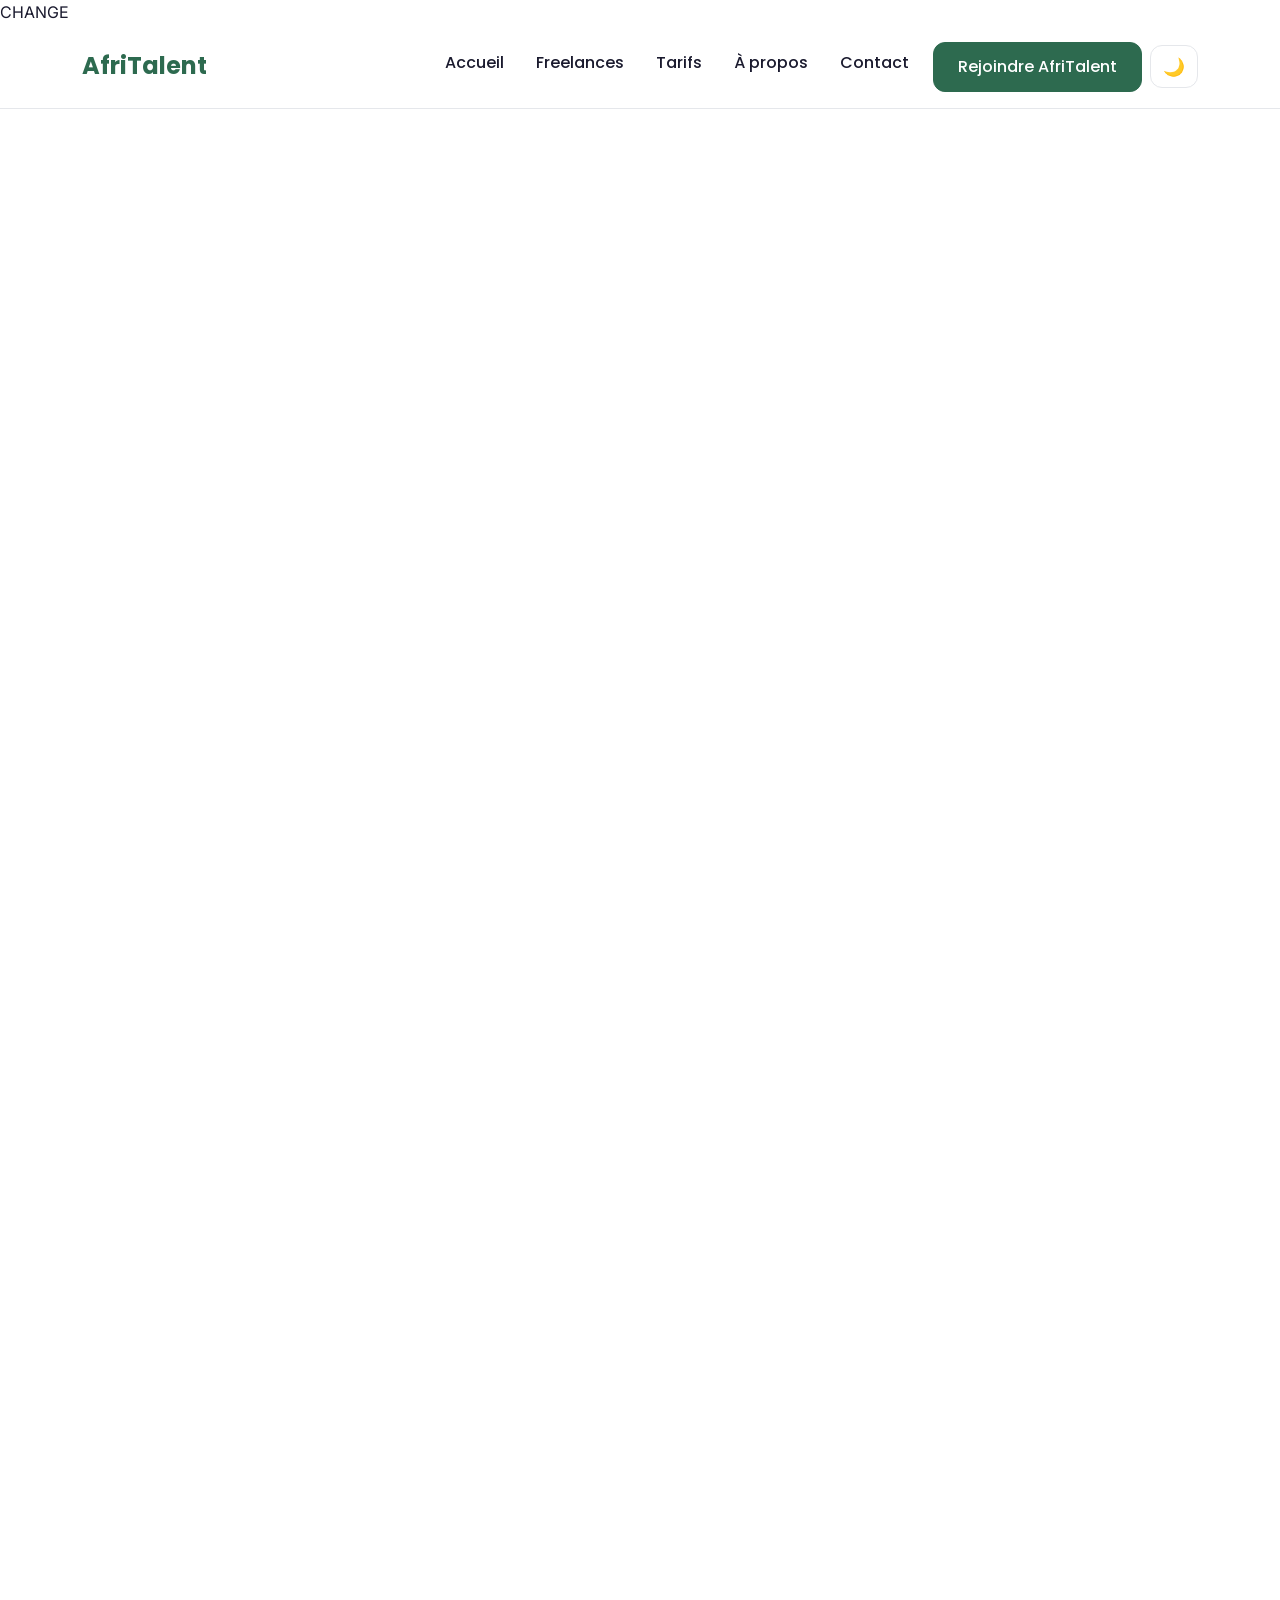
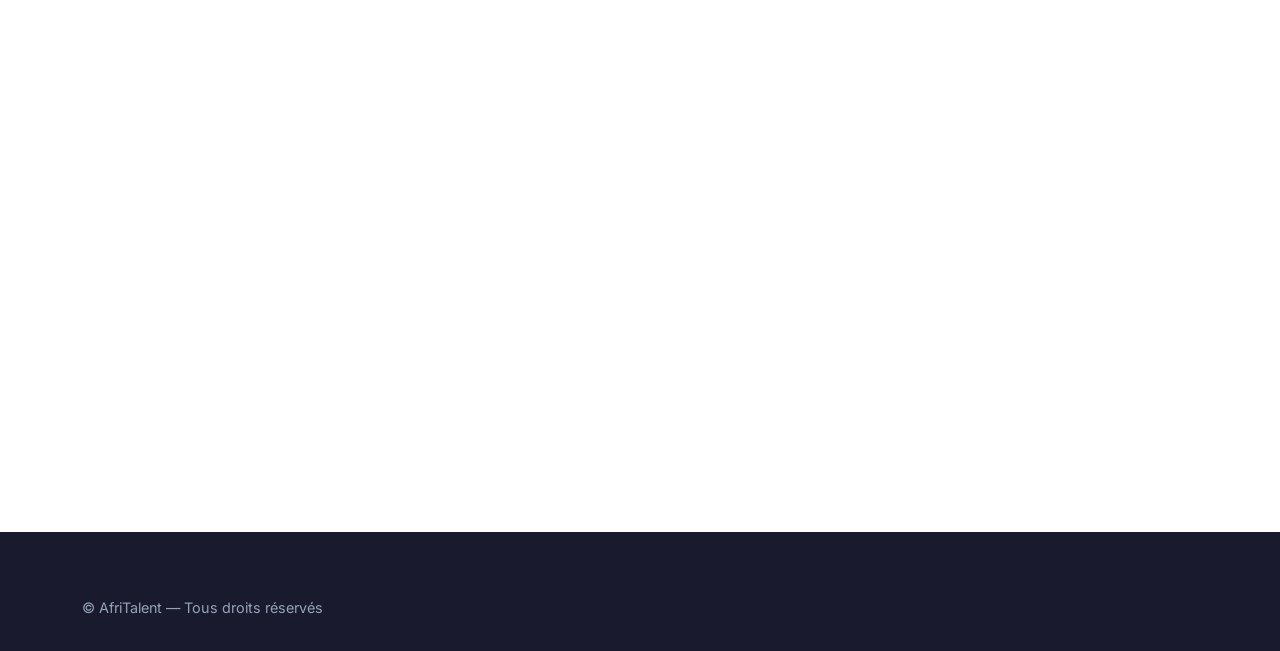
==== commit 81948e5d: "CSS : Bento Grid, sections hero et catégories, effets hover" ====
--- a/about.html
+++ b/about.html
@@ -75,204 +75,147 @@
 
       <!-- Ici tu écriras la page À propos -->
       <!-- Histoire, Équipe, Valeurs, Chiffres clés -->
-       <section id="hero">
-        <div class="container">
-          <div class="row align-items-center"
-
-           <div class="col-lg-6">
-            <h1>Trouve le meilleur talent tech en Afrique</h1>
-            <h2>La plateforme qui connecte freelances et entreprises à travers tout le continent.</h2>
-            <a href="freelances.html" class="btn btn-primary">Je suis Freelance</a>
-            <a href="freelances.html" class="btn btn-outline-primary">Je cherche un Freelance</a>
-         </div>
-         <div class="col-lg-6">
-           <img src="images/hero.jpg" class="img-fluid w-75" alt="Freelance africain travaillant sur son ordinateur">
-      
-         </div>
-
-        </div>
-
-        <div class="row" id="stats">
-        <div class="col-4 text-center">
+       <main>
+
+  <!-- ========== NOTRE HISTOIRE ========== -->
+  <section id="histoire" class="fade-in">
+    <div class="container">
+      <div class="row align-items-center">
+        <div class="col-lg-6">
+          <h1>Notre Histoire</h1>
+          <p>AfriTalent est née en 2022 de la conviction que l'Afrique regorge de talents tech extraordinaires qui manquent simplement de visibilité internationale.</p>
+          <p>Fondée à Dakar par une équipe de développeurs et d'entrepreneurs passionnés, notre plateforme a rapidement grandi pour devenir la référence du freelance tech en Afrique subsaharienne.</p>
+          <p>Aujourd'hui, nous sommes fiers de connecter plus de 2 500 freelances à des centaines d'entreprises à travers le continent et au-delà.</p>
+        </div>
+        <div class="col-lg-6">
+          <img src="images/histoire.jpg" alt="L'équipe AfriTalent réunie dans leurs bureaux à Dakar">
+        </div>
+      </div>
+    </div>
+  </section>
+
+  <!-- ========== NOS VALEURS ========== -->
+  <section id="valeurs" class="fade-in">
+    <div class="container">
+      <h2 class="text-center">Nos Valeurs</h2>
+      <div class="row">
+
+        <div class="col-lg-3 col-md-6">
+          <div class="valeur-card text-center">
+            <i class="bi bi-lightbulb"></i>
+            <h3>Innovation</h3>
+            <p>Nous repensons continuellement la mise en relation entre talents et entreprises pour offrir la meilleure expérience possible.</p>
+          </div>
+        </div>
+
+        <div class="col-lg-3 col-md-6">
+          <div class="valeur-card text-center">
+            <i class="bi bi-universal-access"></i>
+            <h3>Accessibilité</h3>
+            <p>Notre plateforme est conçue pour être accessible à tous, quelle que soit la région d'Afrique ou le niveau de revenus.</p>
+          </div>
+        </div>
+
+        <div class="col-lg-3 col-md-6">
+          <div class="valeur-card text-center">
+            <i class="bi bi-people"></i>
+            <h3>Communauté</h3>
+            <p>Nous croyons en la force du collectif et encourageons le partage de connaissances entre membres de notre communauté.</p>
+          </div>
+        </div>
+
+        <div class="col-lg-3 col-md-6">
+          <div class="valeur-card text-center">
+            <i class="bi bi-trophy"></i>
+            <h3>Excellence</h3>
+            <p>Nous sélectionnons rigoureusement nos freelances pour garantir aux entreprises un niveau de qualité optimal.</p>
+          </div>
+        </div>
+
+      </div>
+    </div>
+  </section>
+
+  <!-- ========== CHIFFRES CLÉS (Bento Grid) ========== -->
+  <section id="chiffres" class="fade-in">
+    <div class="container">
+      <h2 class="text-center">Nos Chiffres Clés</h2>
+      <div class="bento-grid">
+        <div class="bento-card bento-large text-center">
           <span class="counter" data-target="2500">0</span><span>+</span>
-          <p>Freelances</p>
-        </div>
-        <div class="col-4 text-center">
+          <p>Freelances actifs</p>
+        </div>
+        <div class="bento-card text-center">
           <span class="counter" data-target="800">0</span><span>+</span>
           <p>Entreprises</p>
         </div>
-        <div class="col-4 text-center">
+        <div class="bento-card text-center">
           <span class="counter" data-target="12000">0</span><span>+</span>
           <p>Missions réalisées</p>
         </div>
-      </div>
-    </div>
-  </section>
-
-  <section id="comment-ca-marche">
-    <div class="container">
-      <h2 class="text-center">Comment ça marche ?</h2>
-      <div class="bento-grid">
-
-        <div class="bento-card bento-large">
-          <span class="etape-num">01</span>
-          <i class="bi bi-person-plus"></i>
-          <h3>Crée ton profil</h3>
-          <p>Inscris-toi gratuitement et mets en avant tes compétences, ton portfolio et tes tarifs.</p>
-        </div>
-
-        <div class="bento-card">
-          <span class="etape-num">02</span>
-          <i class="bi bi-search"></i>
-          <h3>Explore les missions</h3>
-          <p>Parcours les offres et postule en un clic.</p>
-        </div>
-        <div class="bento-card">
-          <span class="etape-num">03</span>
-          <i class="bi bi-chat-dots"></i>
-          <h3>Discute et négocie</h3>
-          <p>Échange directement avec les entreprises.</p>
-        </div>
-
-        <div class="bento-card bento-wide">
-          <span class="etape-num">04</span>
-          <i class="bi bi-currency-dollar"></i>
-          <h3>Sois payé en toute sécurité</h3>
-          <p>Paiements sécurisés et libérés une fois la mission validée par le client.</p>
-        </div>
-
-      </div>
-    </div>
-  </section>
-  <section id="categories">
-    <div class="container">
-      <h2 class="text-center">Nos catégories de services</h2>
+        <div class="bento-card bento-wide text-center">
+          <span class="counter" data-target="15">0</span><span> pays</span>
+          <p>Présence en Afrique</p>
+        </div>
+      </div>
+    </div>
+  </section>
+
+  <!-- ========== L'ÉQUIPE ========== -->
+  <section id="equipe" class="fade-in">
+    <div class="container">
+      <h2 class="text-center">Notre Équipe</h2>
       <div class="row">
 
-        <div class="col-lg-2 col-md-4 col-6">
-          <div class="categorie-card">
-            <i class="bi bi-code-slash"></i>
-            <h3>Développement Web</h3>
-            <p>142 freelances</p>
-          </div>
-        </div>
-
-        <div class="col-lg-2 col-md-4 col-6">
-          <div class="categorie-card">
-            <i class="bi bi-palette"></i>
-            <h3>Design UI/UX</h3>
-            <p>98 freelances</p>
-          </div>
-        </div>
-        <div class="col-lg-2 col-md-4 col-6">
-          <div class="categorie-card">
-            <i class="bi bi-megaphone"></i>
-            <h3>Marketing Digital</h3>
-            <p>75 freelances</p>
-          </div>
-        </div>
-
-        <div class="col-lg-2 col-md-4 col-6">
-          <div class="categorie-card">
-            <i class="bi bi-robot"></i>
-            <h3>Data & IA</h3>
-            <p>63 freelances</p>
-          </div>
-        </div>
-
-        <div class="col-lg-2 col-md-4 col-6">
-          <div class="categorie-card">
-            <i class="bi bi-pencil"></i>
-            <h3>Rédaction Tech</h3>
-            <p>54 freelances</p>
-          </div>
-        </div>
-        <div class="col-lg-2 col-md-4 col-6">
-          <div class="categorie-card">
-            <i class="bi bi-cloud"></i>
-            <h3>DevOps & Cloud</h3>
-            <p>41 freelances</p>
-          </div>
-        </div>
-
-      </div>
-    </div>
-  </section>
-
-   <section id="temoignages">
-    <div class="container">
-      <h2 class="text-center">Ce qu'ils disent de nous</h2>
-
-       <div id="carouselTemoignages" class="carousel slide">
-        <div class="carousel-inner">
-          <div class="carousel-item active">
-            <div class="temoignage-card text-center">
-              <img src="images/avatar1.jpg" alt="Photo de Fatou Diallo" class="avatar">
-              <p>"AfriTalent m'a permis de trouver des clients sérieux en moins d'une semaine. Je recommande à tous les freelances africains !"</p>
-              <strong>Fatou Diallo</strong>
-              <span>Développeuse Web — Dakar</span>
-              <div class="etoiles">
-                <i class="bi bi-star-fill"></i>
-                <i class="bi bi-star-fill"></i>
-                <i class="bi bi-star-fill"></i>
-                <i class="bi bi-star-fill"></i>
-                <i class="bi bi-star-fill"></i>
-              </div>
-            </div>
-          </div>
-
-          <div class="carousel-item">
-            <div class="temoignage-card text-center">
-              <img src="images/avatar2.jpg" alt="Photo de Kofi Mensah" class="avatar">
-              <p>"En tant qu'entreprise, nous avons trouvé des talents exceptionnels très rapidement. La qualité des profils est impressionnante."</p>
-              <strong>Kofi Mensah</strong>
-              <span>CEO TechGhana — Accra</span>
-              <div class="etoiles">
-                <i class="bi bi-star-fill"></i>
-                <i class="bi bi-star-fill"></i>
-                <i class="bi bi-star-fill"></i>
-                <i class="bi bi-star-fill"></i>
-                <i class="bi bi-star-half"></i>
-              </div>
-            </div>
-          </div>
-
-          <div class="carousel-item">
-            <div class="temoignage-card text-center">
-              <img src="images/avatar3.jpg" alt="Photo de Amina Traoré" class="avatar">
-              <p>"La plateforme est intuitive et le support est réactif. J'ai doublé mon chiffre d'affaires en 3 mois grâce à AfriTalent."</p>
-              <strong>Amina Traoré</strong>
-              <span>Designer UI/UX — Abidjan</span>
-              <div class="etoiles">
-                <i class="bi bi-star-fill"></i>
-                <i class="bi bi-star-fill"></i>
-                <i class="bi bi-star-fill"></i>
-                <i class="bi bi-star-fill"></i>
-                <i class="bi bi-star-fill"></i>
-              </div>
-            </div>
-          </div>
-
-        </div>
-
-        <button class="carousel-control-prev" type="button" data-bs-target="#carouselTemoignages" data-bs-slide="prev">
-          <span class="carousel-control-prev-icon" aria-hidden="true"></span>
-          <span class="visually-hidden">Précédent</span>
-        </button>
-        <button class="carousel-control-next" type="button" data-bs-target="#carouselTemoignages" data-bs-slide="next">
-          <span class="carousel-control-next-icon" aria-hidden="true"></span>
-          <span class="visually-hidden">Suivant</span>
-        </button>
-      </div>
-
-    </div>
-  </section>
-
-  <section id="cta">
-    <div class="container text-center">
-      <h2>Prêt à rejoindre la communauté AfriTalent ?</h2>
-      <p>Des milliers de freelances et d'entreprises nous font déjà confiance.</p>
-      <a href="#" class="btn btn-primary btn-lg">Créer mon compte gratuitement</a>
+        <div class="col-lg-3 col-md-6">
+          <div class="equipe-card text-center">
+            <img src="images/equipe1.jpg" alt="Photo de Amadou Fall">
+            <h3>Amadou Fall</h3>
+            <span>CEO & Co-fondateur</span>
+            <div class="reseaux">
+              <a href="#" aria-label="LinkedIn de Amadou Fall"><i class="bi bi-linkedin"></i></a>
+              <a href="#" aria-label="Twitter de Amadou Fall"><i class="bi bi-twitter-x"></i></a>
+            </div>
+          </div>
+        </div>
+
+        <div class="col-lg-3 col-md-6">
+          <div class="equipe-card text-center">
+            <img src="images/equipe2.jpg" alt="Photo de Ndeye Mbaye">
+            <h3>Ndeye Mbaye</h3>
+            <span>CTO & Co-fondatrice</span>
+            <div class="reseaux">
+              <a href="#" aria-label="LinkedIn de Ndeye Mbaye"><i class="bi bi-linkedin"></i></a>
+              <a href="#" aria-label="Twitter de Ndeye Mbaye"><i class="bi bi-twitter-x"></i></a>
+            </div>
+          </div>
+        </div>
+
+        <div class="col-lg-3 col-md-6">
+          <div class="equipe-card text-center">
+            <img src="images/equipe3.jpg" alt="Photo de Boubacar Diallo">
+            <h3>Boubacar Diallo</h3>
+            <span>Responsable Marketing</span>
+            <div class="reseaux">
+              <a href="#" aria-label="LinkedIn de Boubacar Diallo"><i class="bi bi-linkedin"></i></a>
+              <a href="#" aria-label="Twitter de Boubacar Diallo"><i class="bi bi-twitter-x"></i></a>
+            </div>
+          </div>
+        </div>
+
+        <div class="col-lg-3 col-md-6">
+          <div class="equipe-card text-center">
+            <img src="images/equipe4.jpg" alt="Photo de Awa Sarr">
+            <h3>Awa Sarr</h3>
+            <span>Responsable Communauté</span>
+            <div class="reseaux">
+              <a href="#" aria-label="LinkedIn de Awa Sarr"><i class="bi bi-linkedin"></i></a>
+              <a href="#" aria-label="Twitter de Awa Sarr"><i class="bi bi-twitter-x"></i></a>
+            </div>
+          </div>
+        </div>
+
+      </div>
     </div>
   </section>
 
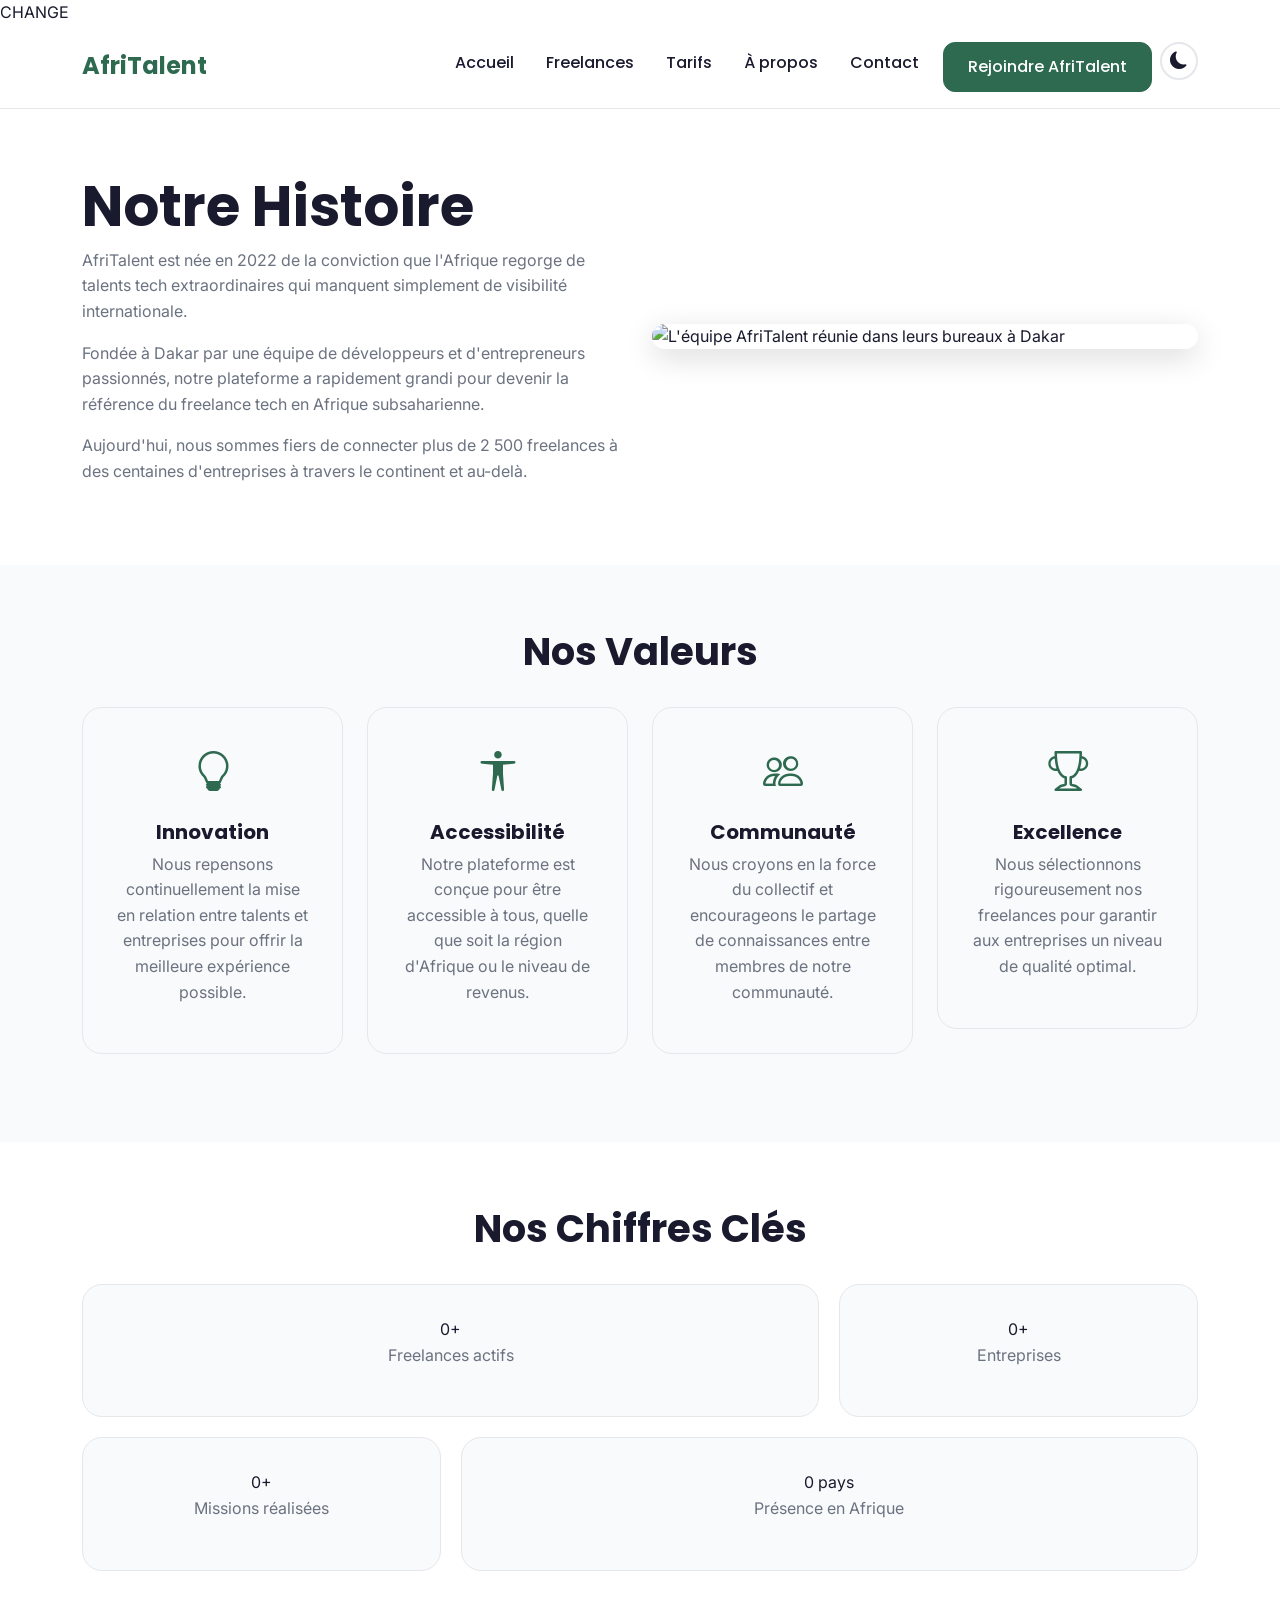
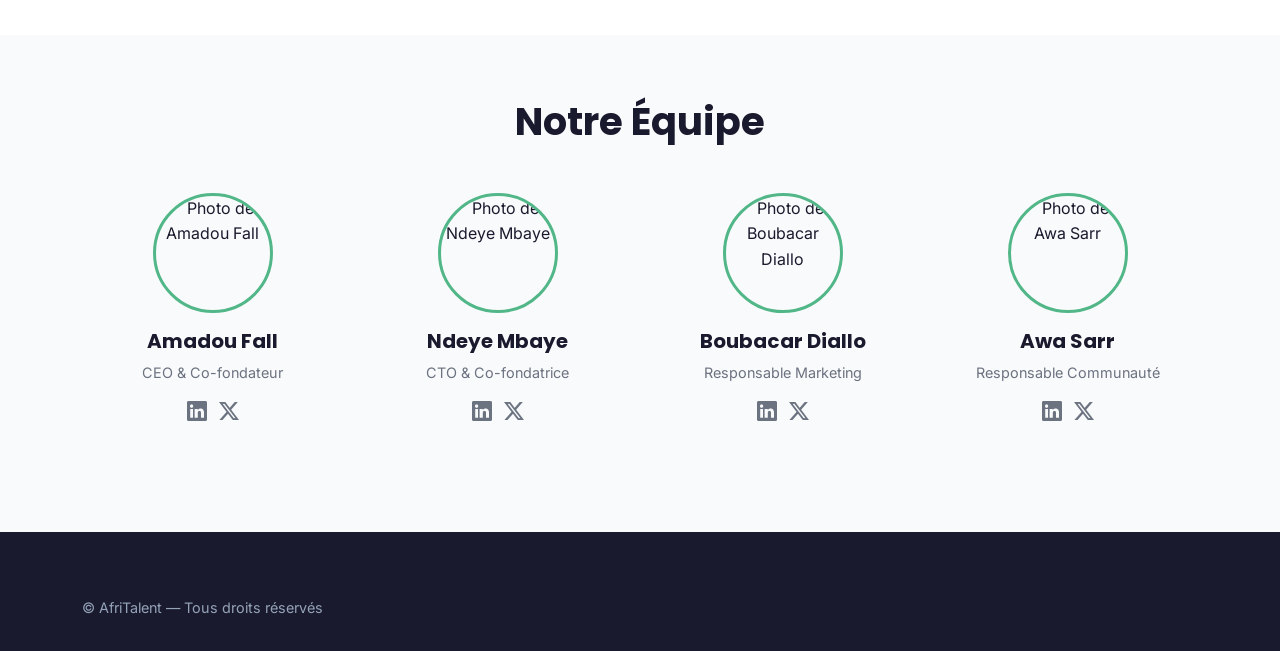
==== commit ada3ef1f: "Optimisation du code, intégration des derniers scripts de dynamisation et nettoyage final" ====
--- a/about.html
+++ b/about.html
@@ -61,10 +61,14 @@
             <li class="nav-item">
               <a class="btn btn-primary ms-2" href="#">Rejoindre AfriTalent</a>
             </li>
+            <!-- Bouton Dark Mode -->
+            <li class="nav-item">
+              <button id="btn-dark-mode" class="btn ms-2" aria-label="Activer le mode sombre">
+                <i class="bi bi-moon-fill"></i>
+              </button>
+            </li>
           </ul>
-          <!-- Bouton Dark Mode -->
-<button id="btn-dark-mode" aria-label="Activer le mode sombre">🌙</button>
-        </div>
+          
 
       </div>
     </nav>
--- a/css/style.css
+++ b/css/style.css
@@ -822,4 +822,34 @@
 
 .carte-maps iframe {
   display: block;
+}
+
+/* Sécurité : si JS ne charge pas, le contenu reste visible */
+.fade-in {
+  opacity: 1 !important;
+  transform: none !important;
+}
+
+.fade-in.visible {
+  opacity: 1;
+  transform: none;
+}
+/* ========== BOUTON DARK MODE ========== */
+#btn-dark-mode {
+  background: none;
+  border: 2px solid var(--couleur-bordure);
+  border-radius: 50%;
+  width: 38px;
+  height: 38px;
+  display: flex;
+  align-items: center;
+  justify-content: center;
+  color: var(--couleur-texte);
+  transition: all 0.2s;
+  padding: 0;
+}
+
+#btn-dark-mode:hover {
+  border-color: var(--couleur-primaire);
+  color: var(--couleur-primaire);
 }
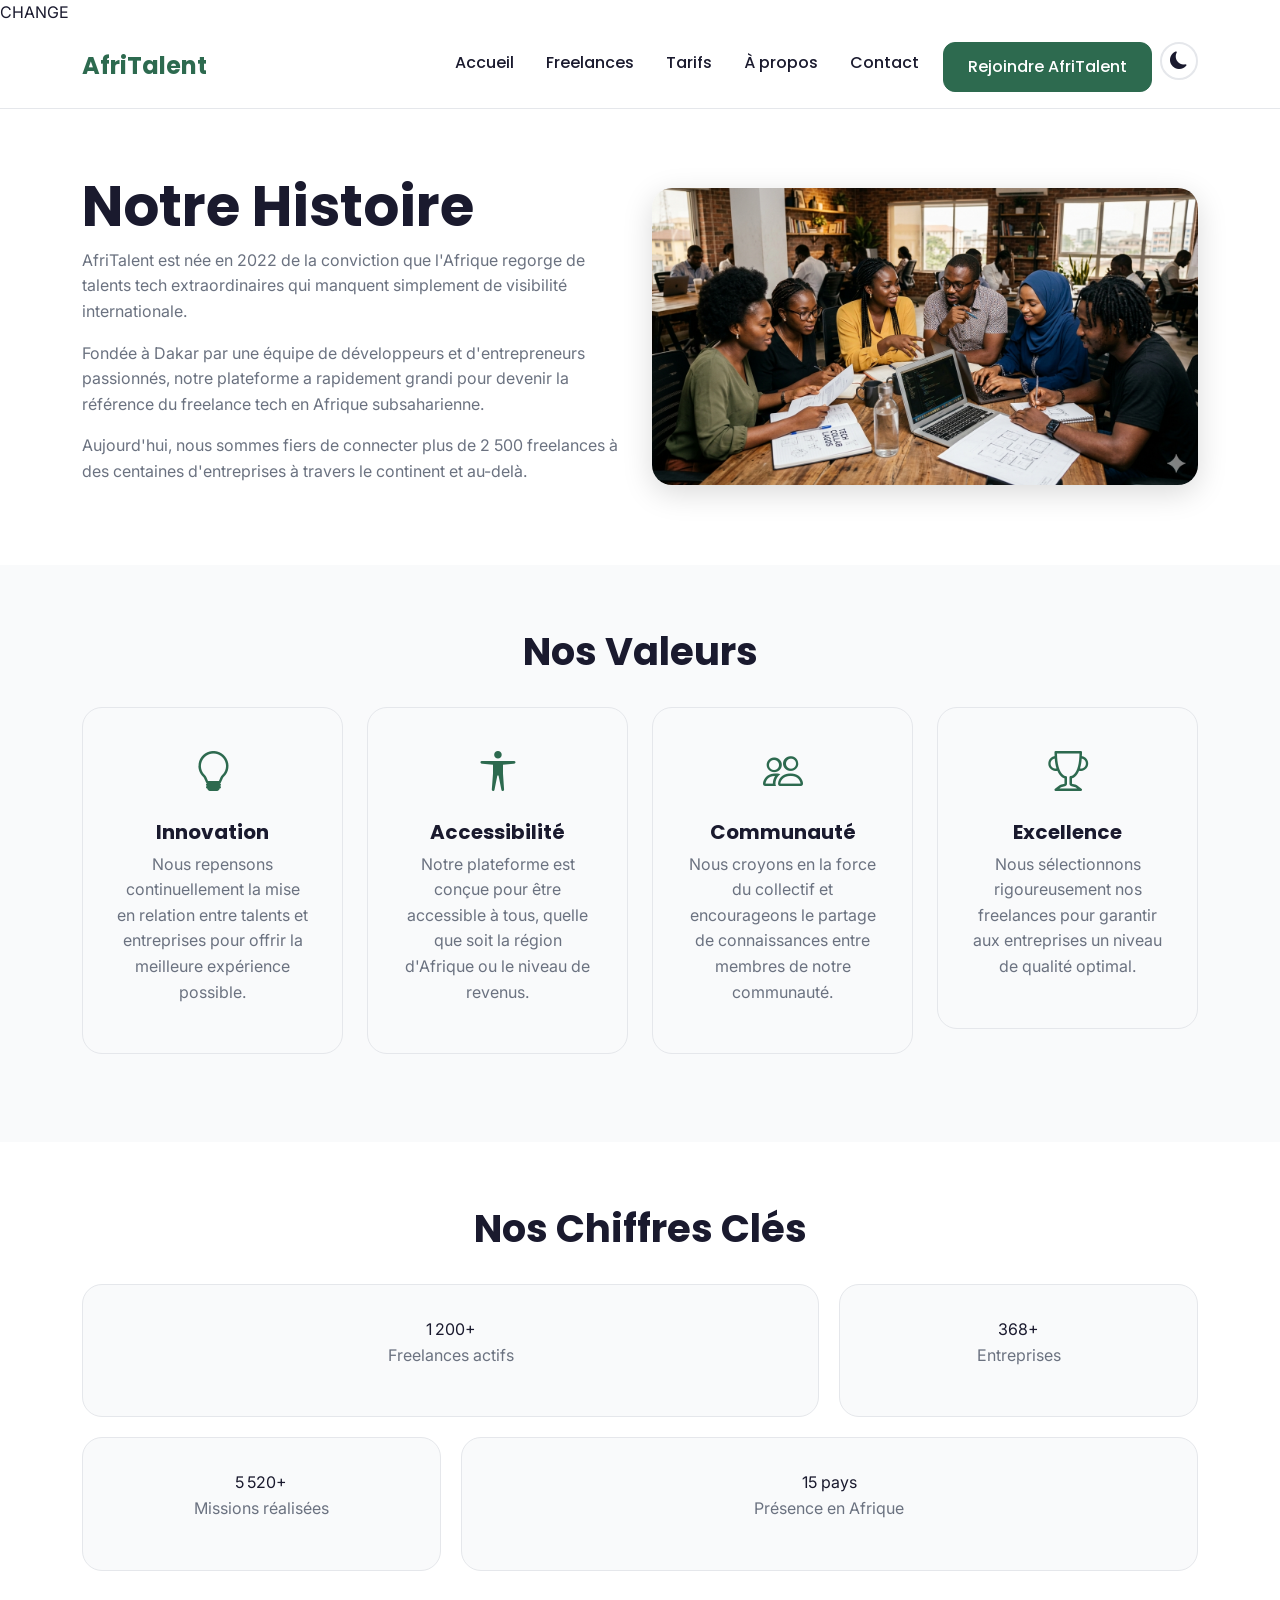
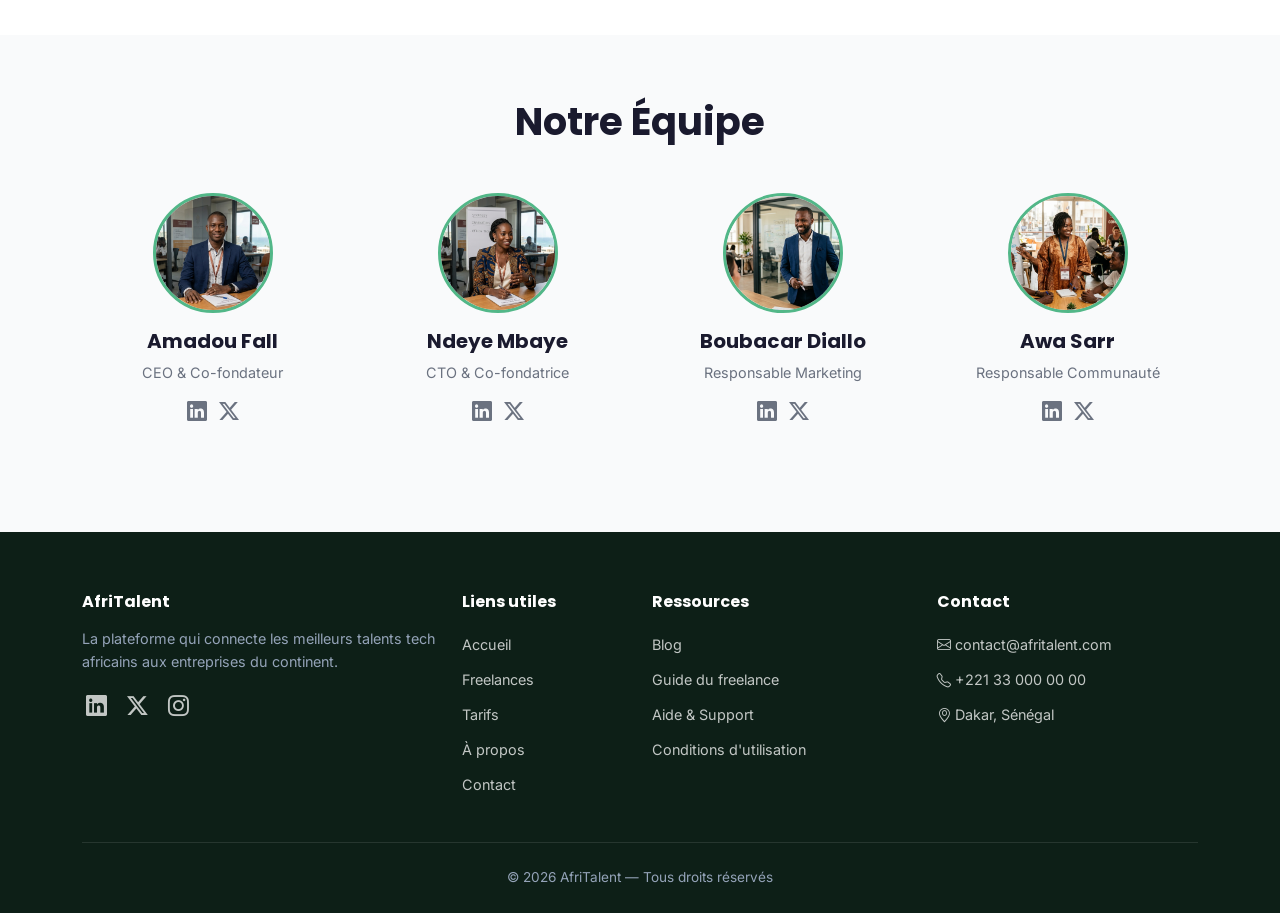
==== commit 117e1ac9: "Finalisation : corrections responsive, optimisation du code et commentaires" ====
--- a/about.html
+++ b/about.html
@@ -92,7 +92,7 @@
           <p>Aujourd'hui, nous sommes fiers de connecter plus de 2 500 freelances à des centaines d'entreprises à travers le continent et au-delà.</p>
         </div>
         <div class="col-lg-6">
-          <img src="images/histoire.jpg" alt="L'équipe AfriTalent réunie dans leurs bureaux à Dakar">
+          <img src="images/freelencer.png" alt="L'équipe AfriTalent réunie dans leurs bureaux à Dakar">
         </div>
       </div>
     </div>
@@ -173,7 +173,7 @@
 
         <div class="col-lg-3 col-md-6">
           <div class="equipe-card text-center">
-            <img src="images/equipe1.jpg" alt="Photo de Amadou Fall">
+            <img src="images/equipe1.png" alt="Photo de Amadou Fall">
             <h3>Amadou Fall</h3>
             <span>CEO & Co-fondateur</span>
             <div class="reseaux">
@@ -185,7 +185,7 @@
 
         <div class="col-lg-3 col-md-6">
           <div class="equipe-card text-center">
-            <img src="images/equipe2.jpg" alt="Photo de Ndeye Mbaye">
+            <img src="images/equipe2.png" alt="Photo de Ndeye Mbaye">
             <h3>Ndeye Mbaye</h3>
             <span>CTO & Co-fondatrice</span>
             <div class="reseaux">
@@ -197,7 +197,7 @@
 
         <div class="col-lg-3 col-md-6">
           <div class="equipe-card text-center">
-            <img src="images/equipe3.jpg" alt="Photo de Boubacar Diallo">
+            <img src="images/equipe3.png" alt="Photo de Boubacar Diallo">
             <h3>Boubacar Diallo</h3>
             <span>Responsable Marketing</span>
             <div class="reseaux">
@@ -209,7 +209,7 @@
 
         <div class="col-lg-3 col-md-6">
           <div class="equipe-card text-center">
-            <img src="images/equipe4.jpg" alt="Photo de Awa Sarr">
+            <img src="images/equipe4.jpeg" alt="Photo de Awa Sarr">
             <h3>Awa Sarr</h3>
             <span>Responsable Communauté</span>
             <div class="reseaux">
@@ -227,10 +227,58 @@
     
   <!-- PIED DE PAGE -->
   <footer>
-    <div class="container">
-      <p>&copy; AfriTalent — Tous droits réservés</p>
-    </div>
-  </footer>
+  <div class="container">
+    <div class="row">
+
+      <div class="col-lg-4 col-md-6 mb-4">
+        <h3>AfriTalent</h3>
+        <p>La plateforme qui connecte les meilleurs talents tech africains aux entreprises du continent.</p>
+        <div class="reseaux">
+          <a href="#" aria-label="LinkedIn AfriTalent"><i class="bi bi-linkedin"></i></a>
+          <a href="#" aria-label="Twitter AfriTalent"><i class="bi bi-twitter-x"></i></a>
+          <a href="#" aria-label="Instagram AfriTalent"><i class="bi bi-instagram"></i></a>
+        </div>
+      </div>
+
+      <div class="col-lg-2 col-md-6 mb-4">
+        <h4>Liens utiles</h4>
+        <ul>
+          <li><a href="index.html">Accueil</a></li>
+          <li><a href="freelances.html">Freelances</a></li>
+          <li><a href="tarifs.html">Tarifs</a></li>
+          <li><a href="about.html">À propos</a></li>
+          <li><a href="contact.html">Contact</a></li>
+        </ul>
+      </div>
+
+      <div class="col-lg-3 col-md-6 mb-4">
+        <h4>Ressources</h4>
+        <ul>
+          <li><a href="#">Blog</a></li>
+          <li><a href="#">Guide du freelance</a></li>
+          <li><a href="#">Aide & Support</a></li>
+          <li><a href="#">Conditions d'utilisation</a></li>
+        </ul>
+      </div>
+
+      <div class="col-lg-3 col-md-6 mb-4">
+        <h4>Contact</h4>
+        <ul>
+          <li><i class="bi bi-envelope"></i> contact@afritalent.com</li>
+          <li><i class="bi bi-telephone"></i> +221 33 000 00 00</li>
+          <li><i class="bi bi-geo-alt"></i> Dakar, Sénégal</li>
+        </ul>
+      </div>
+
+    </div>
+
+    <!-- Ligne de copyright avec année dynamique -->
+    <p class="copyright">
+      &copy; <span id="annee"></span> AfriTalent — Tous droits réservés
+    </p>
+
+  </div>
+</footer>
 
   <!-- Bootstrap 5 JavaScript (via CDN) -->
   <script
--- a/css/style.css
+++ b/css/style.css
@@ -852,4 +852,61 @@
 #btn-dark-mode:hover {
   border-color: var(--couleur-primaire);
   color: var(--couleur-primaire);
+}
+
+
+/* ========== FOOTER COMPLET ========== */
+footer {
+  background-color: #0D1F17;
+  color: rgba(255, 255, 255, 0.75);
+  padding: 60px 0 24px;
+}
+
+footer h3,
+footer h4 {
+  color: white;
+  margin-bottom: 16px;
+  font-size: 1rem;
+}
+
+footer ul {
+  list-style: none;
+  padding: 0;
+}
+
+footer ul li {
+  padding: 6px 0;
+  font-size: 0.9rem;
+}
+
+footer ul li a {
+  color: rgba(255, 255, 255, 0.75);
+  transition: color 0.2s;
+}
+
+footer ul li a:hover {
+  color: var(--couleur-secondaire);
+}
+
+footer .reseaux {
+  margin-top: 16px;
+}
+
+footer .reseaux a {
+  color: rgba(255, 255, 255, 0.75);
+  font-size: 1.3rem;
+  margin-right: 12px;
+  transition: color 0.2s;
+}
+
+footer .reseaux a:hover {
+  color: var(--couleur-secondaire);
+}
+
+.copyright {
+  text-align: center;
+  padding-top: 24px;
+  border-top: 1px solid rgba(255, 255, 255, 0.1);
+  font-size: 0.85rem;
+  margin-bottom: 0;
 }
